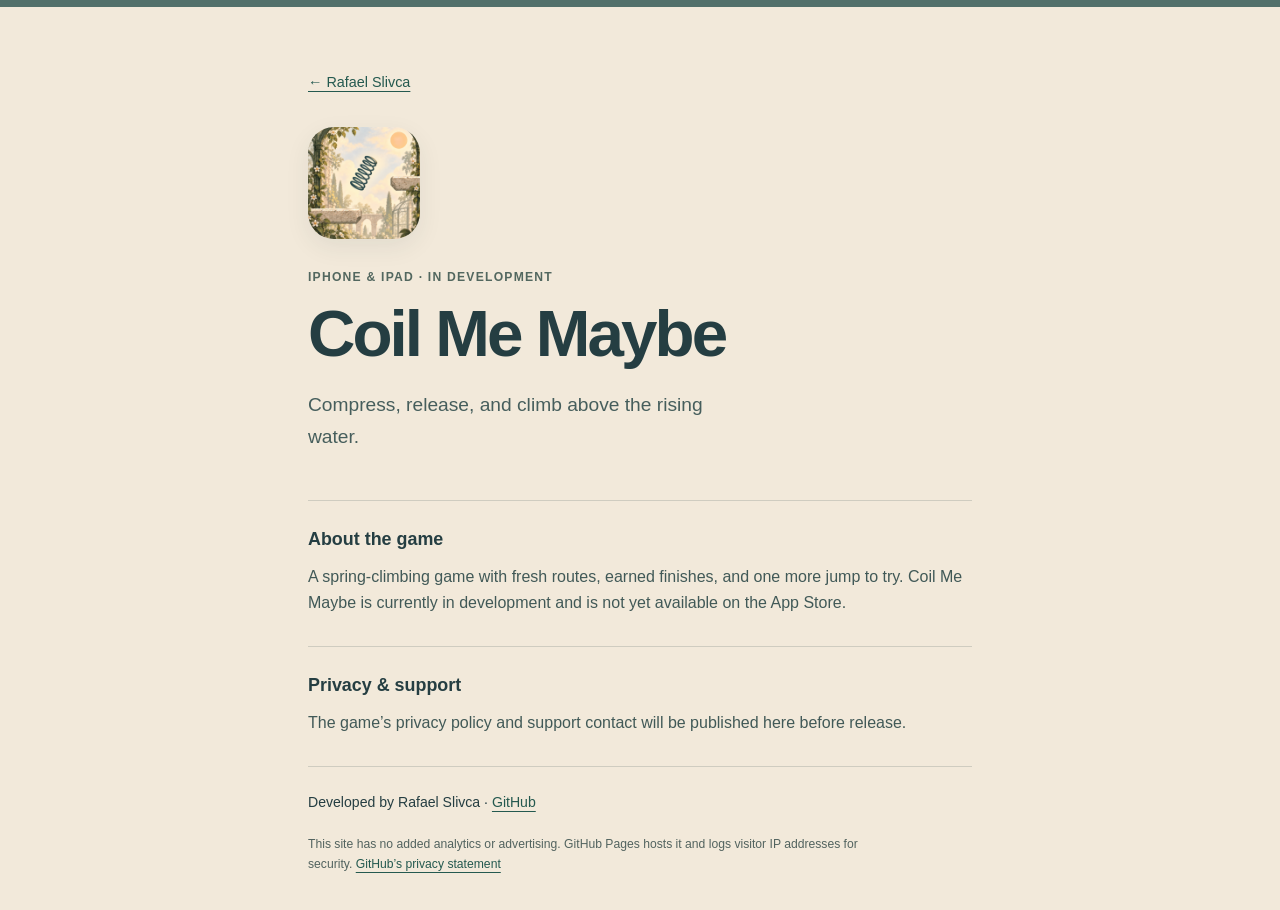
==== coil-me-maybe/index.html @ ac0b5f84 "Move Coil Me Maybe to its own page and add developer homepage" ====
<!doctype html>
<html lang="en">
<head>
  <meta charset="utf-8">
  <meta name="viewport" content="width=device-width, initial-scale=1">
  <title>Coil Me Maybe</title>
  <meta name="description" content="Coil Me Maybe is a spring-climbing game for iPhone and iPad, currently in development.">
  <meta name="color-scheme" content="light">
  <meta name="theme-color" content="#f2e9da">
  <link rel="icon" type="image/png" href="/assets/app-icon.png">
  <link rel="canonical" href="https://rslivca.github.io/coil-me-maybe/">
  <link rel="stylesheet" href="/style.css">
</head>
<body>
  <main>
    <nav aria-label="Developer"><a href="/">← Rafael Slivca</a></nav>
    <header>
      <img class="app-icon" src="/assets/app-icon.png" width="112" height="112" alt="Coil Me Maybe app icon">
      <p class="eyebrow">iPhone &amp; iPad · In development</p>
      <h1>Coil Me Maybe</h1>
      <p class="intro">Compress, release, and climb above the rising water.</p>
    </header>
    <section aria-labelledby="game-heading">
      <h2 id="game-heading">About the game</h2>
      <p>A spring-climbing game with fresh routes, earned finishes, and one more jump to try. Coil Me Maybe is currently in development and is not yet available on the App Store.</p>
    </section>
    <section aria-labelledby="privacy-heading">
      <h2 id="privacy-heading">Privacy &amp; support</h2>
      <p>The game’s privacy policy and support contact will be published here before release.</p>
    </section>
    <footer>
      <span>Developed by Rafael Slivca</span> <span aria-hidden="true">·</span> <a href="https://github.com/rslivca" rel="me">GitHub</a>
      <p>This site has no added analytics or advertising. GitHub Pages hosts it and logs visitor IP addresses for security. <a href="https://docs.github.com/en/site-policy/privacy-policies/github-general-privacy-statement">GitHub’s privacy statement</a></p>
    </footer>
  </main>
</body>
</html>
---- style.css ----
:root{font-family:ui-rounded,"SF Pro Rounded",-apple-system,BlinkMacSystemFont,"Segoe UI",sans-serif;color:#253e42;background:#f2e9da;font-synthesis:none;line-height:1.65;-webkit-text-size-adjust:100%}
*{box-sizing:border-box}body{margin:0;border-top:7px solid #52706a}main{max-width:720px;margin:auto;padding:64px 28px 36px}header{padding-bottom:32px}.app-icon{display:block;border-radius:26px;box-shadow:0 8px 24px #253e4214}.eyebrow{font-size:.76rem;font-weight:650;letter-spacing:.10em;text-transform:uppercase;color:#52675f;margin:28px 0 12px}h1{font-size:clamp(2.6rem,8vw,4.1rem);line-height:1.07;letter-spacing:-.045em;margin:0 0 20px;font-weight:750}p{margin:0 0 16px}.intro{font-size:1.2rem;max-width:440px;color:#465e5c}section{border-top:1px solid #253e422b;padding:27px 0 14px}h2{font-size:1.12rem;line-height:1.3;margin:0 0 12px}section p{color:#415957}footer{border-top:1px solid #253e422b;padding-top:24px;font-size:.88rem}footer p{font-size:.76rem;color:#52635f;max-width:570px;margin:20px 0 0}a{color:#24594f;text-underline-offset:4px;text-decoration-thickness:1px}a:hover{color:#102f29}a:focus-visible{outline:3px solid #24594f;outline-offset:5px;border-radius:2px}@media(max-width:480px){main{padding:36px 22px 28px}.app-icon{width:88px;height:88px;border-radius:21px}header{padding-bottom:22px}}

nav{margin-bottom:32px;font-size:.9rem}.app-listing{display:flex;gap:22px;align-items:center;margin:24px 0}.app-listing .app-icon{width:88px;height:88px;flex-shrink:0;border-radius:21px}.app-listing h3{font-size:1.2rem;line-height:1.3;margin:0 0 8px}.app-listing p{margin:0 0 6px}.app-listing .status{font-size:.82rem;color:#52635f}@media(max-width:480px){.app-listing{gap:16px;align-items:flex-start}.app-listing .app-icon{width:64px;height:64px;border-radius:16px}}
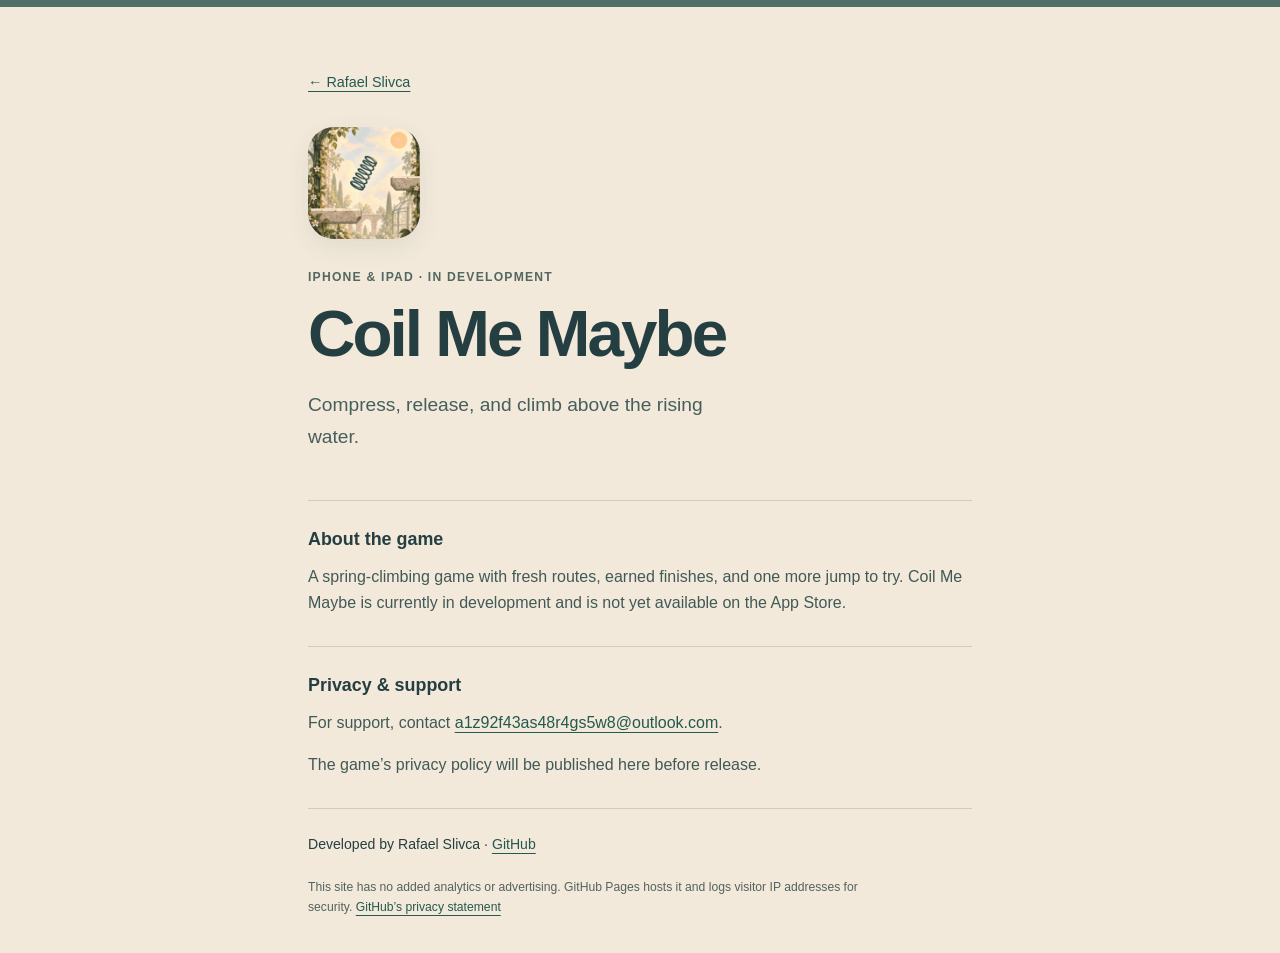
==== commit d5202f9e: "Unlist game from homepage and add public support contact" ====
--- a/coil-me-maybe/index.html
+++ b/coil-me-maybe/index.html
@@ -5,6 +5,7 @@
   <meta name="viewport" content="width=device-width, initial-scale=1">
   <title>Coil Me Maybe</title>
   <meta name="description" content="Coil Me Maybe is a spring-climbing game for iPhone and iPad, currently in development.">
+  <meta name="robots" content="noindex">
   <meta name="color-scheme" content="light">
   <meta name="theme-color" content="#f2e9da">
   <link rel="icon" type="image/png" href="/assets/app-icon.png">
@@ -26,7 +27,8 @@
     </section>
     <section aria-labelledby="privacy-heading">
       <h2 id="privacy-heading">Privacy &amp; support</h2>
-      <p>The game’s privacy policy and support contact will be published here before release.</p>
+      <p>For support, contact <a class="support-email" href="mailto:a1z92f43as48r4gs5w8@outlook.com">a1z92f43as48r4gs5w8@outlook.com</a>.</p>
+      <p>The game’s privacy policy will be published here before release.</p>
     </section>
     <footer>
       <span>Developed by Rafael Slivca</span> <span aria-hidden="true">·</span> <a href="https://github.com/rslivca" rel="me">GitHub</a>
--- a/style.css
+++ b/style.css
@@ -2,3 +2,5 @@
 *{box-sizing:border-box}body{margin:0;border-top:7px solid #52706a}main{max-width:720px;margin:auto;padding:64px 28px 36px}header{padding-bottom:32px}.app-icon{display:block;border-radius:26px;box-shadow:0 8px 24px #253e4214}.eyebrow{font-size:.76rem;font-weight:650;letter-spacing:.10em;text-transform:uppercase;color:#52675f;margin:28px 0 12px}h1{font-size:clamp(2.6rem,8vw,4.1rem);line-height:1.07;letter-spacing:-.045em;margin:0 0 20px;font-weight:750}p{margin:0 0 16px}.intro{font-size:1.2rem;max-width:440px;color:#465e5c}section{border-top:1px solid #253e422b;padding:27px 0 14px}h2{font-size:1.12rem;line-height:1.3;margin:0 0 12px}section p{color:#415957}footer{border-top:1px solid #253e422b;padding-top:24px;font-size:.88rem}footer p{font-size:.76rem;color:#52635f;max-width:570px;margin:20px 0 0}a{color:#24594f;text-underline-offset:4px;text-decoration-thickness:1px}a:hover{color:#102f29}a:focus-visible{outline:3px solid #24594f;outline-offset:5px;border-radius:2px}@media(max-width:480px){main{padding:36px 22px 28px}.app-icon{width:88px;height:88px;border-radius:21px}header{padding-bottom:22px}}
 
 nav{margin-bottom:32px;font-size:.9rem}.app-listing{display:flex;gap:22px;align-items:center;margin:24px 0}.app-listing .app-icon{width:88px;height:88px;flex-shrink:0;border-radius:21px}.app-listing h3{font-size:1.2rem;line-height:1.3;margin:0 0 8px}.app-listing p{margin:0 0 6px}.app-listing .status{font-size:.82rem;color:#52635f}@media(max-width:480px){.app-listing{gap:16px;align-items:flex-start}.app-listing .app-icon{width:64px;height:64px;border-radius:16px}}
+
+.support-email{overflow-wrap:anywhere}
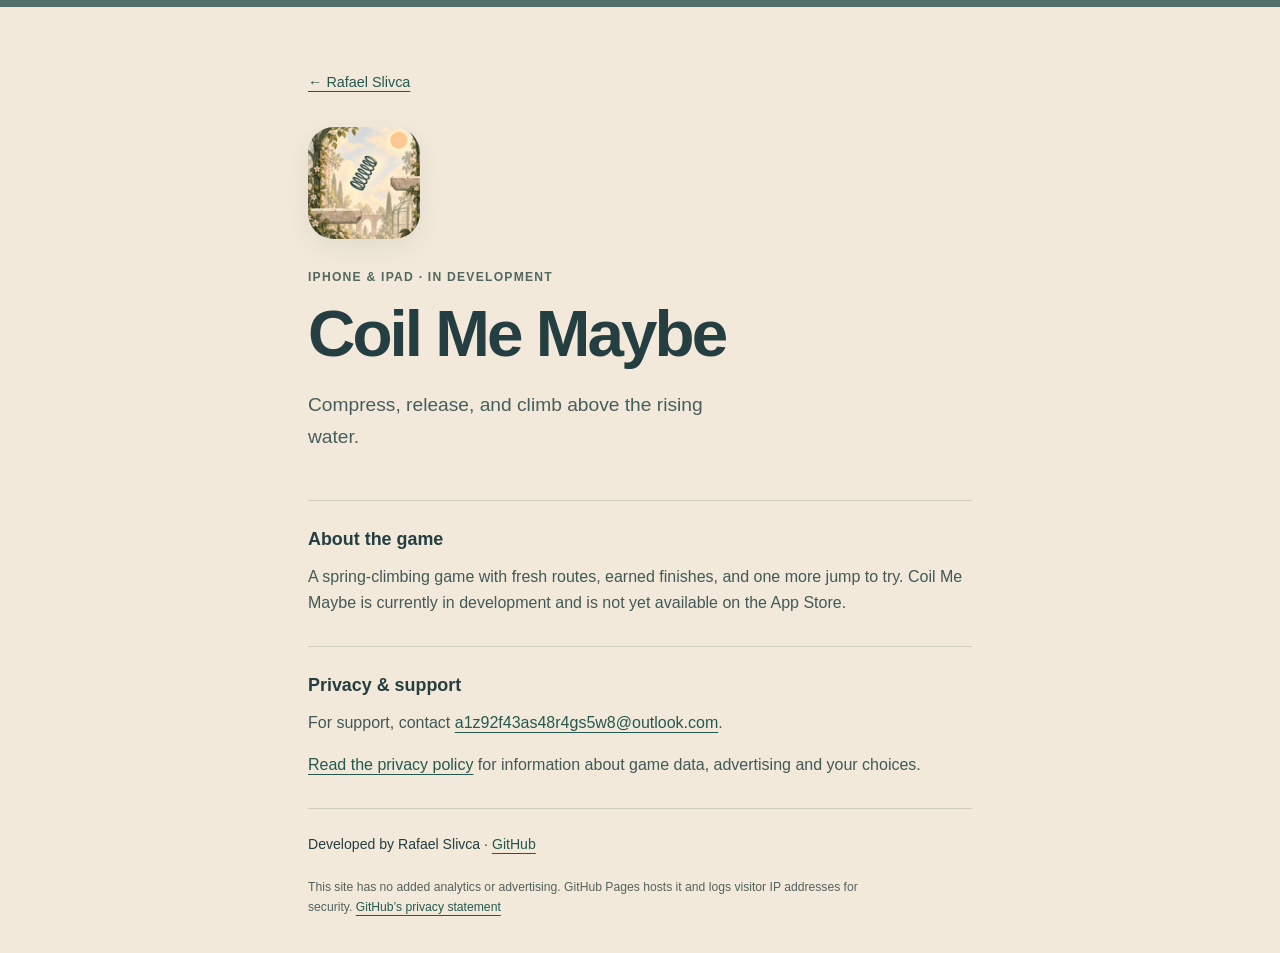
==== commit 07b22b6c: "Publish Coil Me Maybe privacy policy" ====
--- a/coil-me-maybe/index.html
+++ b/coil-me-maybe/index.html
@@ -25,10 +25,10 @@
       <h2 id="game-heading">About the game</h2>
       <p>A spring-climbing game with fresh routes, earned finishes, and one more jump to try. Coil Me Maybe is currently in development and is not yet available on the App Store.</p>
     </section>
-    <section aria-labelledby="privacy-heading">
+    <section id="support" aria-labelledby="privacy-heading">
       <h2 id="privacy-heading">Privacy &amp; support</h2>
       <p>For support, contact <a class="support-email" href="mailto:a1z92f43as48r4gs5w8@outlook.com">a1z92f43as48r4gs5w8@outlook.com</a>.</p>
-      <p>The game’s privacy policy will be published here before release.</p>
+      <p><a href="/coil-me-maybe/privacy/">Read the privacy policy</a> for information about game data, advertising and your choices.</p>
     </section>
     <footer>
       <span>Developed by Rafael Slivca</span> <span aria-hidden="true">·</span> <a href="https://github.com/rslivca" rel="me">GitHub</a>
--- a/style.css
+++ b/style.css
@@ -4,3 +4,5 @@
 nav{margin-bottom:32px;font-size:.9rem}.app-listing{display:flex;gap:22px;align-items:center;margin:24px 0}.app-listing .app-icon{width:88px;height:88px;flex-shrink:0;border-radius:21px}.app-listing h3{font-size:1.2rem;line-height:1.3;margin:0 0 8px}.app-listing p{margin:0 0 6px}.app-listing .status{font-size:.82rem;color:#52635f}@media(max-width:480px){.app-listing{gap:16px;align-items:flex-start}.app-listing .app-icon{width:64px;height:64px;border-radius:16px}}
 
 .support-email{overflow-wrap:anywhere}
+
+.policy h2{margin-top:32px}.policy p{overflow-wrap:anywhere}.policy header{padding-bottom:8px}
